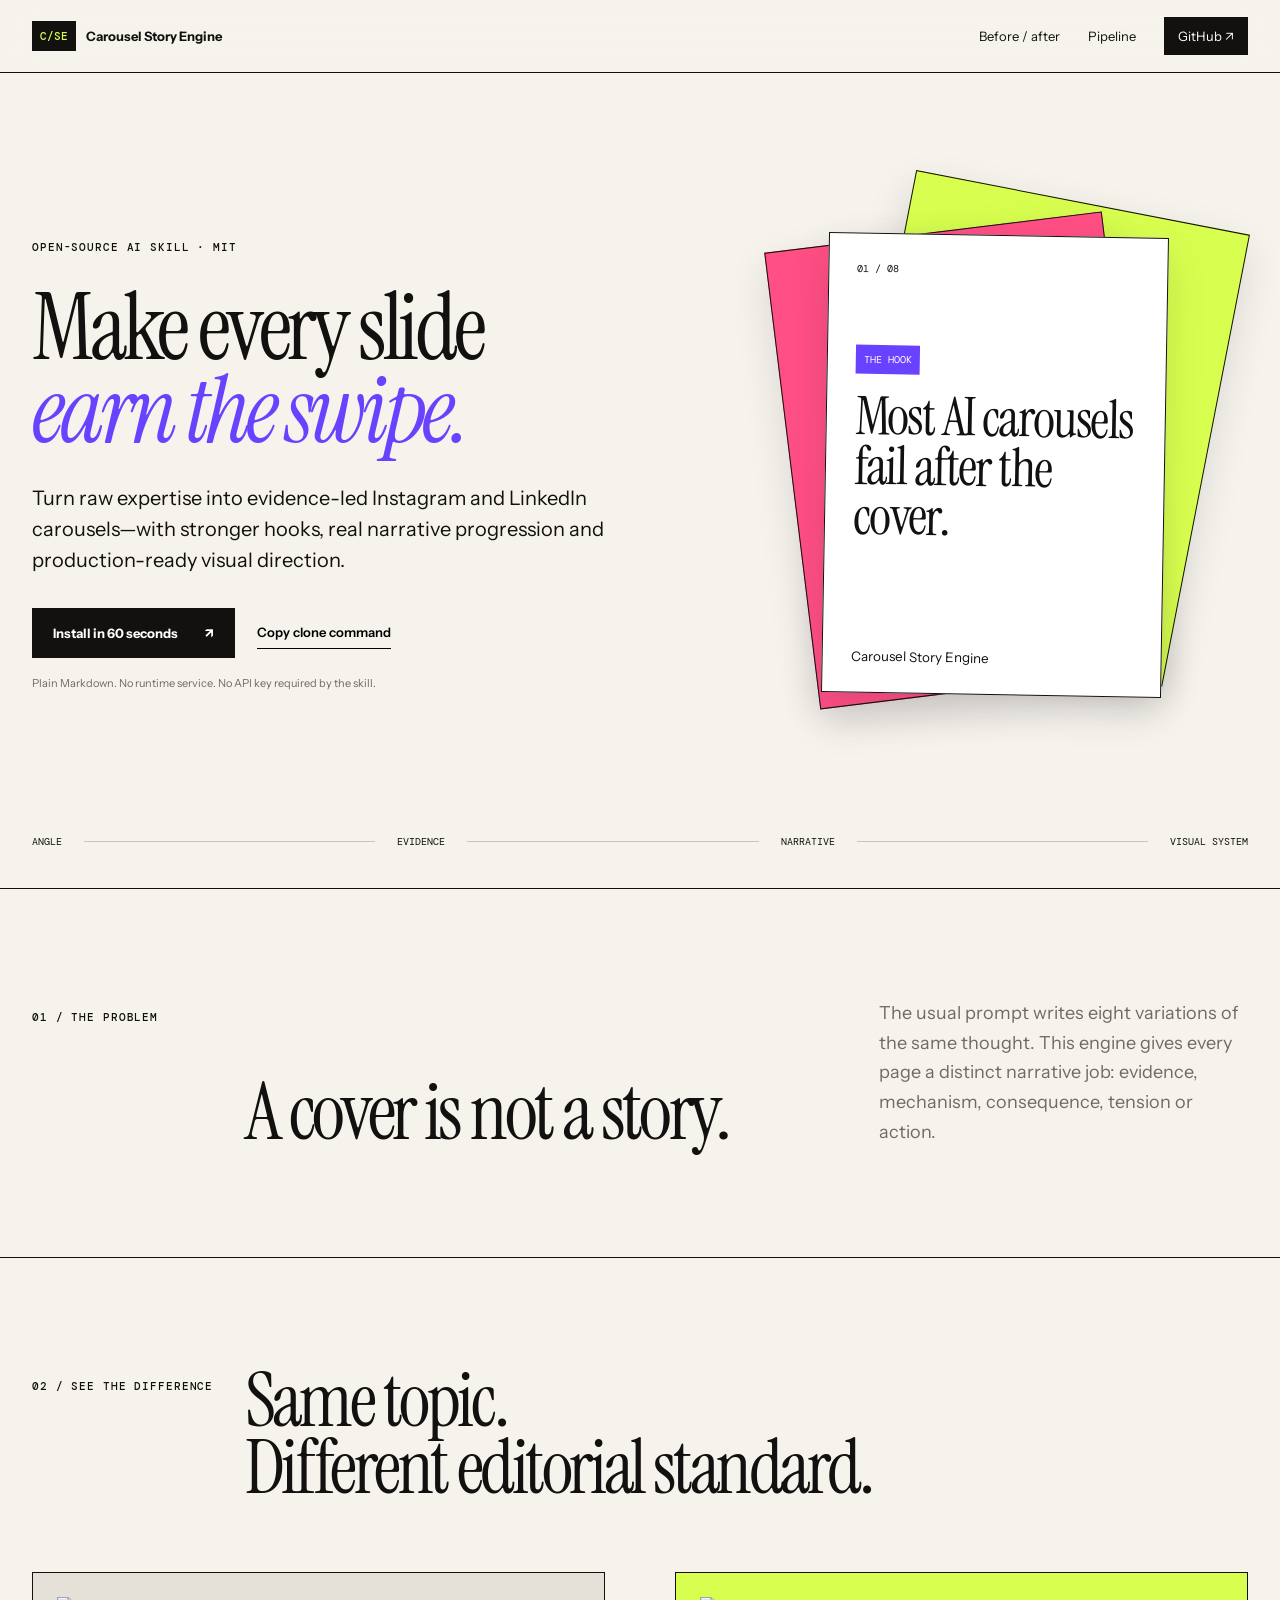
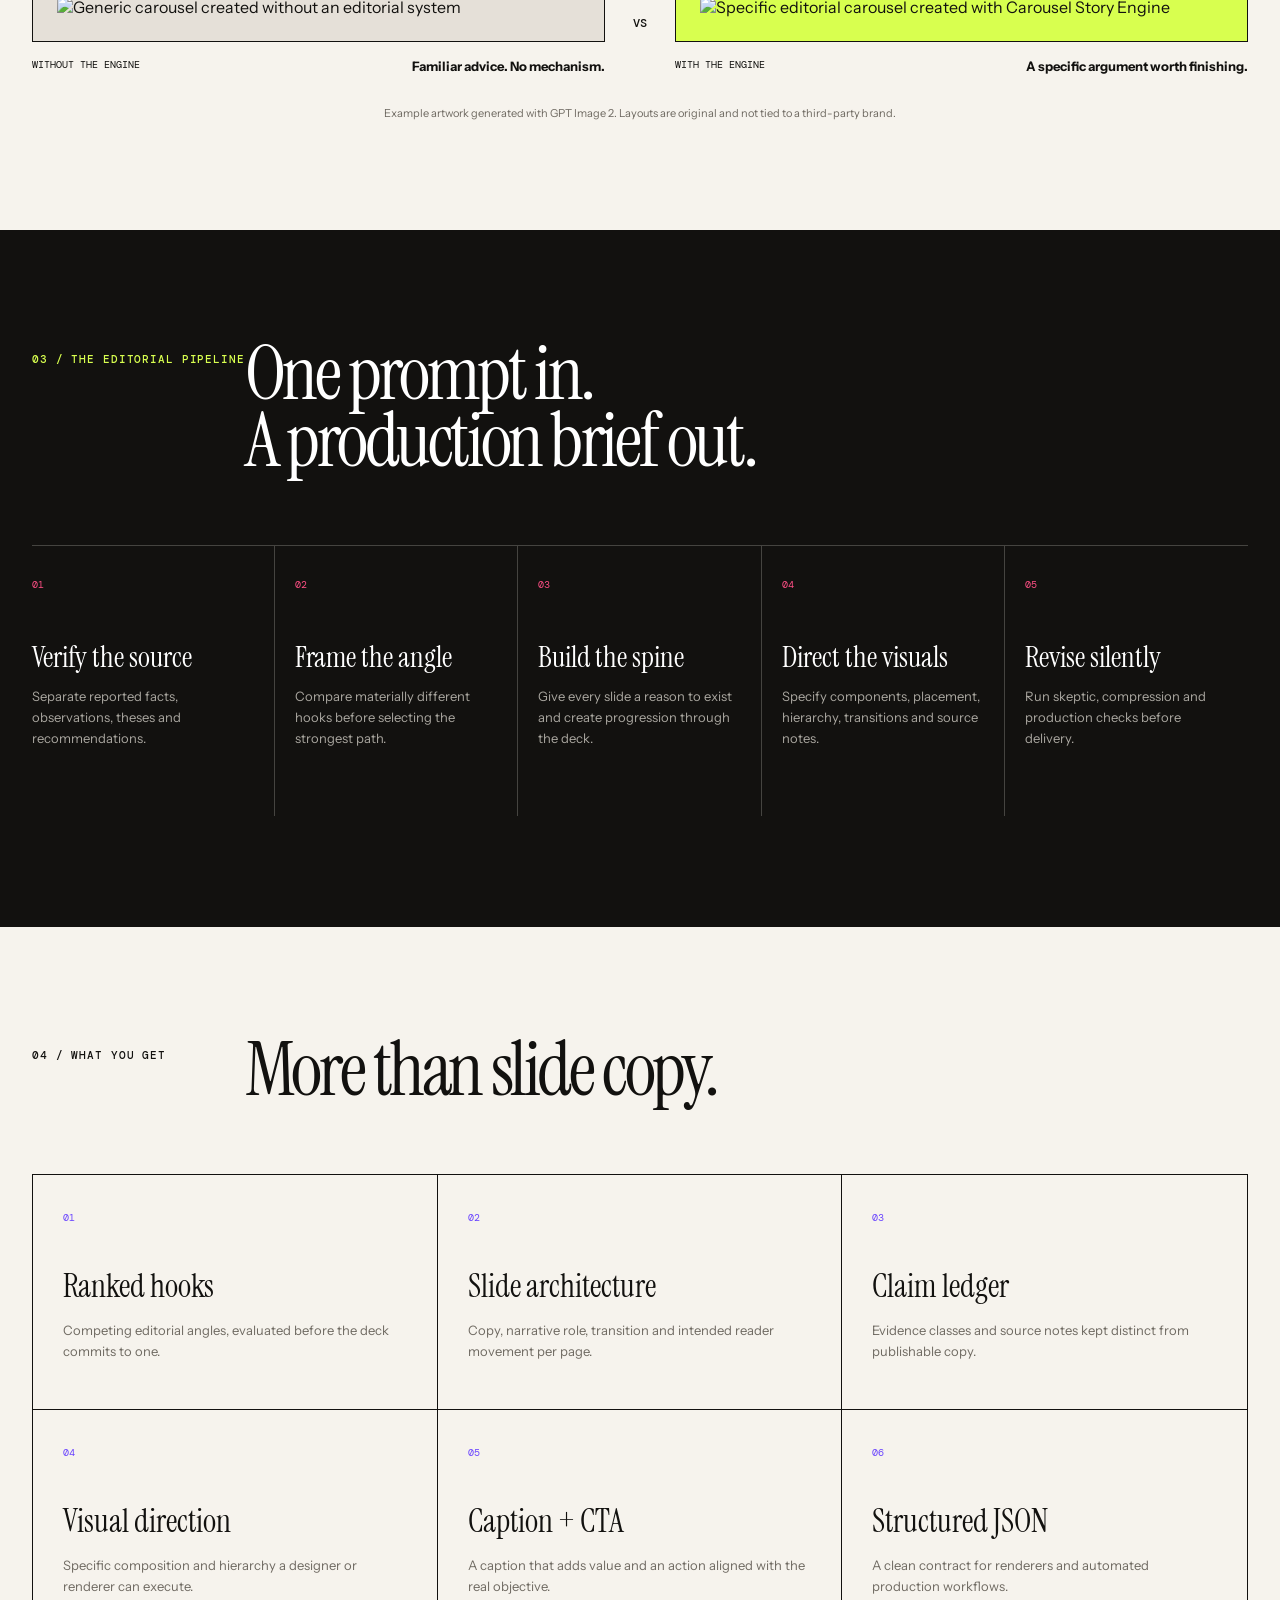
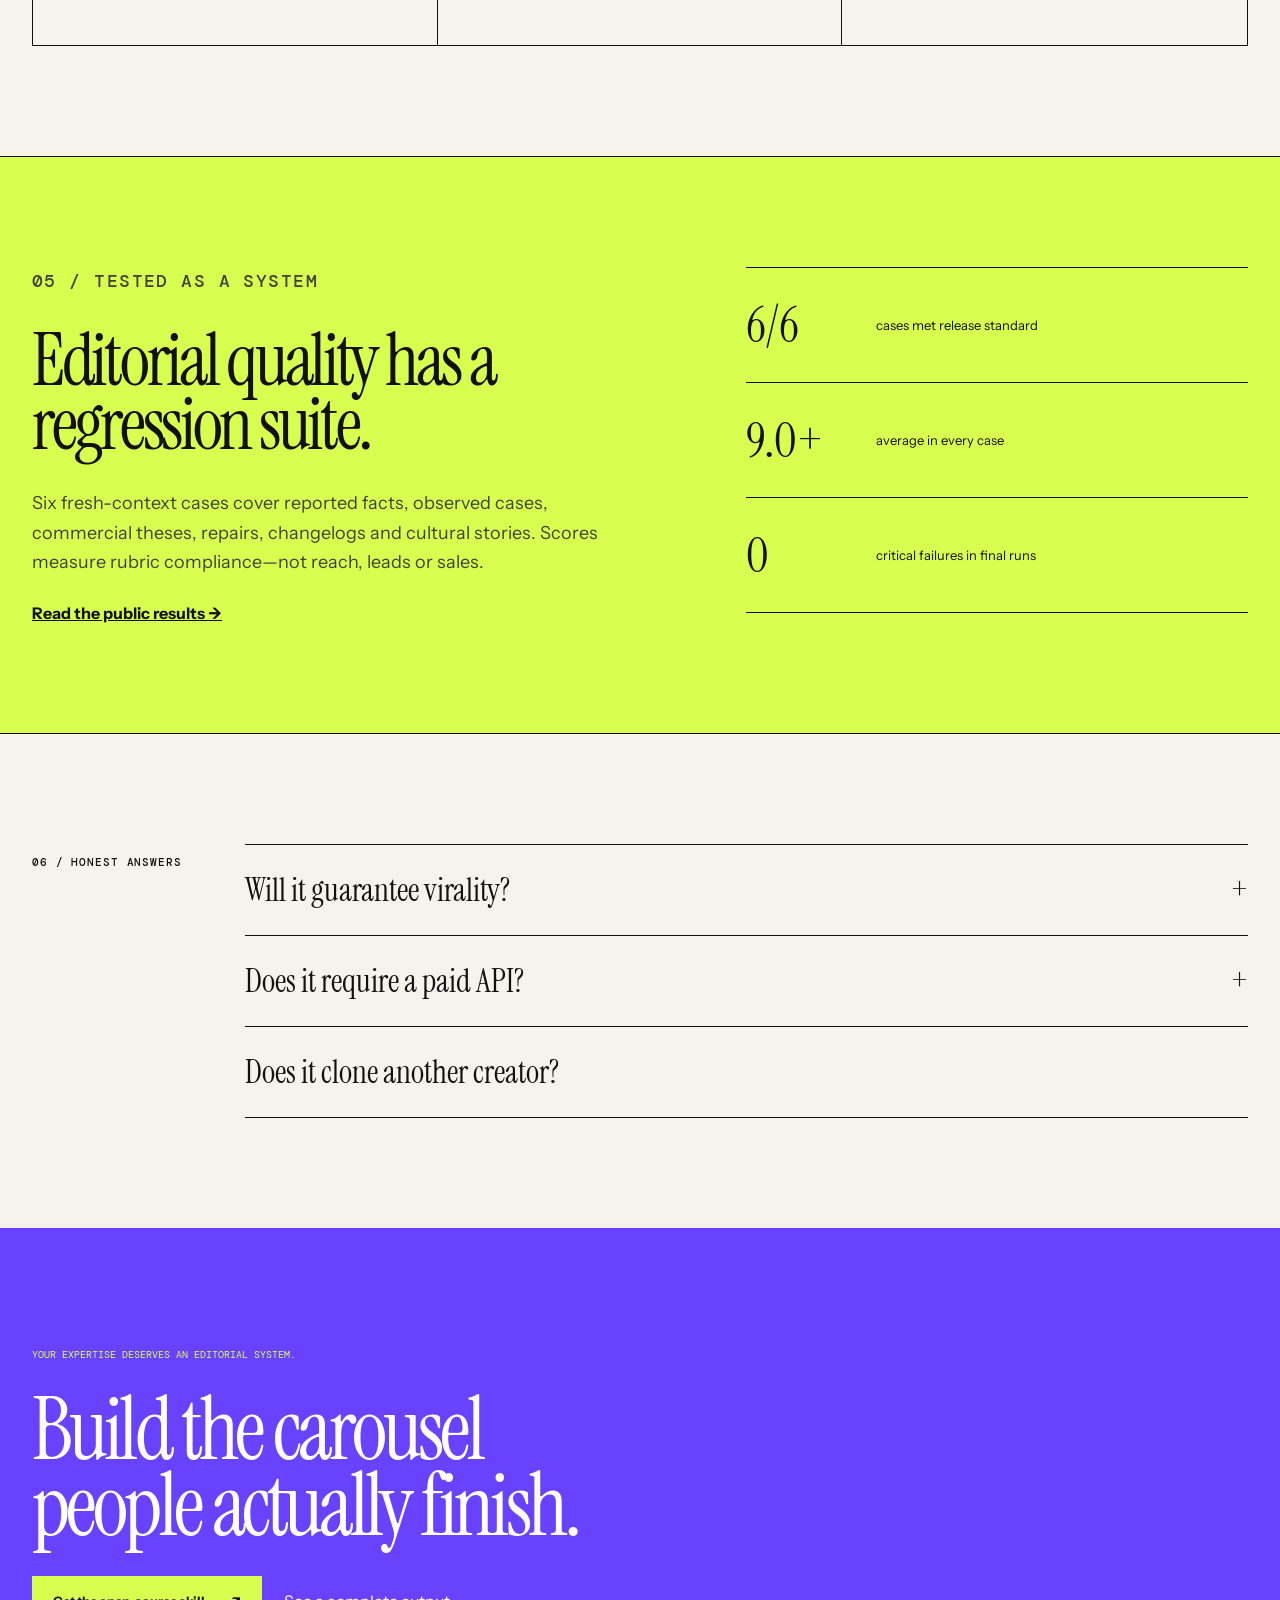
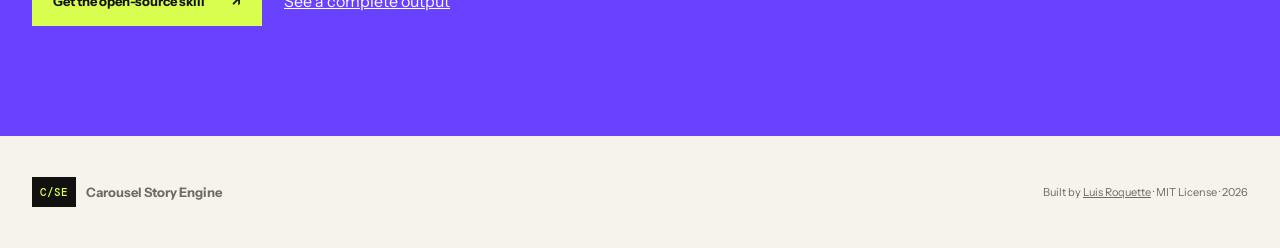
==== docs/index.html @ a902b3e0 "feat: publish carousel product site" ====
<!doctype html>
<html lang="en">
<head>
  <meta charset="utf-8">
  <meta name="viewport" content="width=device-width, initial-scale=1">
  <meta name="theme-color" content="#f6f3ed">
  <meta name="description" content="An open-source AI skill for evidence-led Instagram and LinkedIn carousels with stronger hooks, real narrative progression and production-ready visual direction.">
  <meta property="og:title" content="Carousel Story Engine — Make every slide earn the swipe">
  <meta property="og:description" content="Turn raw expertise into carousels people can finish, trust and share.">
  <meta property="og:type" content="website">
  <meta property="og:url" content="https://luisroquette.github.io/carousel-story-engine/">
  <meta property="og:image" content="https://raw.githubusercontent.com/luisroquette/carousel-story-engine/main/assets/before-after.png">
  <meta name="twitter:card" content="summary_large_image">
  <title>Carousel Story Engine — Make every slide earn the swipe</title>
  <link rel="canonical" href="https://luisroquette.github.io/carousel-story-engine/">
  <link rel="icon" href="favicon.svg" type="image/svg+xml">
  <link rel="preconnect" href="https://fonts.googleapis.com">
  <link rel="preconnect" href="https://fonts.gstatic.com" crossorigin>
  <link href="https://fonts.googleapis.com/css2?family=DM+Mono:wght@400;500&family=Instrument+Sans:wght@400;500;600;700&family=Instrument+Serif:ital@0;1&display=swap" rel="stylesheet">
  <link rel="stylesheet" href="site.css">
  <script defer src="site.js"></script>
</head>
<body>
  <a class="skip-link" href="#main">Skip to content</a>
  <header>
    <nav aria-label="Main navigation">
      <a class="logo" href="#top"><span>C/SE</span> Carousel Story Engine</a>
      <div class="nav-links">
        <a href="#difference">Before / after</a>
        <a href="#pipeline">Pipeline</a>
        <a class="nav-cta" href="https://github.com/luisroquette/carousel-story-engine">GitHub ↗</a>
      </div>
    </nav>
  </header>

  <main id="main">
    <section class="hero" id="top">
      <div class="hero-grid">
        <div class="hero-copy">
          <p class="kicker">OPEN-SOURCE AI SKILL · MIT</p>
          <h1>Make every slide<br><em>earn the swipe.</em></h1>
          <p class="lede">Turn raw expertise into evidence-led Instagram and LinkedIn carousels—with stronger hooks, real narrative progression and production-ready visual direction.</p>
          <div class="actions">
            <a class="button" href="https://github.com/luisroquette/carousel-story-engine#install-in-60-seconds">Install in 60 seconds <span>↗</span></a>
            <button type="button" data-copy="git clone https://github.com/luisroquette/carousel-story-engine.git">Copy clone command</button>
          </div>
          <p class="fine-print">Plain Markdown. No runtime service. No API key required by the skill.</p>
        </div>
        <div class="slide-stack" aria-label="Conceptual carousel sequence">
          <article class="slide slide-back"><span>03 / 08</span><b>MECHANISM</b></article>
          <article class="slide slide-mid"><span>02 / 08</span><p>A strong cover opens a question.</p></article>
          <article class="slide slide-front"><span>01 / 08</span><div class="mini-tag">THE HOOK</div><h2>Most AI carousels fail after the cover.</h2><small>Carousel Story Engine</small></article>
        </div>
      </div>
      <div class="signal-row"><span>ANGLE</span><i></i><span>EVIDENCE</span><i></i><span>NARRATIVE</span><i></i><span>VISUAL SYSTEM</span></div>
    </section>

    <section class="problem">
      <p class="index">01 / THE PROBLEM</p>
      <div>
        <h2>A cover is not a story.</h2>
        <p>The usual prompt writes eight variations of the same thought. This engine gives every page a distinct narrative job: evidence, mechanism, consequence, tension or action.</p>
      </div>
    </section>

    <section class="difference" id="difference">
      <div class="section-head">
        <p class="index">02 / SEE THE DIFFERENCE</p>
        <h2>Same topic.<br>Different editorial standard.</h2>
      </div>
      <div class="compare">
        <figure>
          <div class="image-frame before"><img src="https://raw.githubusercontent.com/luisroquette/carousel-story-engine/main/assets/before-generic.png" alt="Generic carousel created without an editorial system"></div>
          <figcaption><span>WITHOUT THE ENGINE</span><strong>Familiar advice. No mechanism.</strong></figcaption>
        </figure>
        <div class="versus">VS</div>
        <figure>
          <div class="image-frame after"><img src="https://raw.githubusercontent.com/luisroquette/carousel-story-engine/main/assets/after-editorial.png" alt="Specific editorial carousel created with Carousel Story Engine"></div>
          <figcaption><span>WITH THE ENGINE</span><strong>A specific argument worth finishing.</strong></figcaption>
        </figure>
      </div>
      <p class="asset-note">Example artwork generated with GPT Image 2. Layouts are original and not tied to a third-party brand.</p>
    </section>

    <section class="pipeline" id="pipeline">
      <div class="section-head light">
        <p class="index">03 / THE EDITORIAL PIPELINE</p>
        <h2>One prompt in.<br>A production brief out.</h2>
      </div>
      <ol>
        <li><span>01</span><h3>Verify the source</h3><p>Separate reported facts, observations, theses and recommendations.</p></li>
        <li><span>02</span><h3>Frame the angle</h3><p>Compare materially different hooks before selecting the strongest path.</p></li>
        <li><span>03</span><h3>Build the spine</h3><p>Give every slide a reason to exist and create progression through the deck.</p></li>
        <li><span>04</span><h3>Direct the visuals</h3><p>Specify components, placement, hierarchy, transitions and source notes.</p></li>
        <li><span>05</span><h3>Revise silently</h3><p>Run skeptic, compression and production checks before delivery.</p></li>
      </ol>
    </section>

    <section class="outputs">
      <div class="section-head">
        <p class="index">04 / WHAT YOU GET</p>
        <h2>More than slide copy.</h2>
      </div>
      <div class="output-grid">
        <article><span>01</span><h3>Ranked hooks</h3><p>Competing editorial angles, evaluated before the deck commits to one.</p></article>
        <article><span>02</span><h3>Slide architecture</h3><p>Copy, narrative role, transition and intended reader movement per page.</p></article>
        <article><span>03</span><h3>Claim ledger</h3><p>Evidence classes and source notes kept distinct from publishable copy.</p></article>
        <article><span>04</span><h3>Visual direction</h3><p>Specific composition and hierarchy a designer or renderer can execute.</p></article>
        <article><span>05</span><h3>Caption + CTA</h3><p>A caption that adds value and an action aligned with the real objective.</p></article>
        <article><span>06</span><h3>Structured JSON</h3><p>A clean contract for renderers and automated production workflows.</p></article>
      </div>
    </section>

    <section class="proof">
      <div>
        <p class="index">05 / TESTED AS A SYSTEM</p>
        <h2>Editorial quality has a regression suite.</h2>
        <p>Six fresh-context cases cover reported facts, observed cases, commercial theses, repairs, changelogs and cultural stories. Scores measure rubric compliance—not reach, leads or sales.</p>
        <a href="https://github.com/luisroquette/carousel-story-engine/blob/main/evals/regression-results.md">Read the public results →</a>
      </div>
      <div class="score-card">
        <div><strong>6/6</strong><span>cases met release standard</span></div>
        <div><strong>9.0+</strong><span>average in every case</span></div>
        <div><strong>0</strong><span>critical failures in final runs</span></div>
      </div>
    </section>

    <section class="honest">
      <p class="index">06 / HONEST ANSWERS</p>
      <div class="faq">
        <details><summary>Will it guarantee virality?<span>+</span></summary><p>No. It improves the inputs you control: topic, evidence, hook, argument, design direction and CTA.</p></details>
        <details><summary>Does it require a paid API?<span>+</span></summary><p>The skill itself calls no service. The agent, research tools or image generator you choose may have their own costs.</p></details>
        <details><summary>Does it clone another creator?</summary><p>No. It uses references to set a quality bar while preserving your own voice and visual identity.</p></details>
      </div>
    </section>

    <section class="final-cta">
      <p>YOUR EXPERTISE DESERVES AN EDITORIAL SYSTEM.</p>
      <h2>Build the carousel<br>people actually finish.</h2>
      <div class="actions"><a class="button button-light" href="https://github.com/luisroquette/carousel-story-engine">Get the open-source skill <span>↗</span></a><a href="https://github.com/luisroquette/carousel-story-engine/blob/main/examples/consulting-risk-carousel.md">See a complete output</a></div>
    </section>
  </main>

  <footer><a class="logo" href="#top"><span>C/SE</span> Carousel Story Engine</a><p>Built by <a href="https://github.com/luisroquette">Luis Roquette</a> · MIT License · 2026</p></footer>
</body>
</html>
---- docs/site.css ----
:root{--paper:#f6f3ed;--ink:#12110f;--muted:#6f6a62;--line:#cbc5bb;--hot:#ff4f85;--lime:#d8ff4f;--purple:#6842ff;--sans:"Instrument Sans",Arial,sans-serif;--serif:"Instrument Serif",Georgia,serif;--mono:"DM Mono",monospace}*{box-sizing:border-box}html{scroll-behavior:smooth}body{margin:0;background:var(--paper);color:var(--ink);font-family:var(--sans);-webkit-font-smoothing:antialiased}.skip-link{position:absolute;left:-9999px}.skip-link:focus{left:1rem;top:1rem;z-index:20;background:white;padding:1rem}header{position:sticky;top:0;z-index:10;border-bottom:1px solid var(--ink);background:rgba(246,243,237,.92);backdrop-filter:blur(16px)}nav{max-width:1280px;height:72px;margin:auto;padding:0 32px;display:flex;justify-content:space-between;align-items:center}.logo{display:flex;align-items:center;gap:10px;color:inherit;text-decoration:none;font-size:13px;font-weight:700}.logo span{background:var(--ink);color:var(--lime);padding:8px;font:500 11px var(--mono)}.nav-links{display:flex;align-items:center;gap:28px}.nav-links a{color:inherit;text-decoration:none;font-size:13px}.nav-cta{background:var(--ink);color:white!important;padding:11px 14px}.hero{max-width:1280px;margin:auto;padding:92px 32px 40px}.hero-grid{display:grid;grid-template-columns:1.1fr .9fr;gap:90px;align-items:center}.kicker,.index{font:500 11px var(--mono);letter-spacing:.08em}.hero h1,.section-head h2,.problem h2,.proof h2,.final-cta h2{font:400 clamp(58px,7.3vw,106px)/.88 var(--serif);letter-spacing:-.045em;margin:32px 0}.hero h1 em{color:var(--purple)}.lede{font-size:20px;line-height:1.55;max-width:660px}.actions{display:flex;gap:22px;align-items:center;margin-top:32px}.button{display:inline-flex;align-items:center;gap:26px;background:var(--ink);color:white;padding:16px 20px;text-decoration:none;font-size:13px;font-weight:700;border:1px solid var(--ink);transition:.2s transform,.2s background}.button:hover{background:var(--purple);border-color:var(--purple);transform:translateY(-2px)}button[data-copy]{border:0;border-bottom:1px solid;background:none;padding:8px 0;font:600 13px var(--sans);cursor:pointer}.fine-print{font-size:11px;color:var(--muted);margin-top:18px}.slide-stack{height:600px;position:relative}.slide{width:340px;height:460px;position:absolute;top:50%;left:50%;padding:28px;display:flex;flex-direction:column;border:1px solid var(--ink);box-shadow:0 15px 40px rgba(20,10,25,.12)}.slide span{font:10px var(--mono)}.slide-back{transform:translate(-37%,-58%) rotate(11deg);background:var(--lime);justify-content:flex-end}.slide-back b{font-size:48px;line-height:.9}.slide-mid{transform:translate(-60%,-51%) rotate(-7deg);background:var(--hot);justify-content:flex-end}.slide-mid p{font:400 46px/1 var(--serif);margin:0}.slide-front{transform:translate(-50%,-50%) rotate(1deg);background:#fff}.mini-tag{align-self:flex-start;background:var(--purple);color:#fff;padding:8px;font:10px var(--mono);margin-top:70px}.slide-front h2{font:400 53px/.94 var(--serif);letter-spacing:-.03em;margin:18px 0}.slide-front small{margin-top:auto}.signal-row{display:flex;align-items:center;gap:22px;margin-top:70px;font:10px var(--mono)}.signal-row i{height:1px;background:var(--line);flex:1}.problem,.difference,.pipeline,.outputs,.proof,.honest{max-width:1280px;margin:auto;padding:110px 32px;border-top:1px solid var(--ink)}.problem{display:grid;grid-template-columns:.35fr 1.65fr}.problem>div{display:grid;grid-template-columns:1.2fr .8fr;gap:80px;align-items:end}.problem h2{font-size:80px;margin:0}.problem div p,.proof>div>p{font-size:18px;line-height:1.65;color:var(--muted);margin:0}.section-head{display:grid;grid-template-columns:.35fr 1.65fr}.section-head h2{font-size:76px;margin:0}.compare{display:grid;grid-template-columns:1fr 70px 1fr;align-items:center;margin-top:70px}.compare figure{margin:0}.image-frame{padding:24px;border:1px solid var(--ink);background:#e5e0d8}.image-frame.after{background:var(--lime)}.image-frame img{display:block;width:100%;max-height:650px;object-fit:contain}.compare figcaption{display:flex;justify-content:space-between;gap:15px;padding-top:16px}.compare figcaption span{font:10px var(--mono)}.compare figcaption strong{font-size:13px}.versus{text-align:center;font:500 12px var(--mono)}.asset-note{text-align:center;color:var(--muted);font-size:11px;margin:32px 0 0}.pipeline{max-width:none;background:var(--ink);color:white;padding-inline:max(32px,calc((100vw - 1216px)/2))}.light .index{color:var(--lime)}.pipeline ol{list-style:none;padding:0;margin:70px 0 0;display:grid;grid-template-columns:repeat(5,1fr);border-top:1px solid #454440}.pipeline li{padding:26px 20px 10px 0;min-height:270px;border-right:1px solid #454440}.pipeline li+li{padding-left:20px}.pipeline li:last-child{border:0}.pipeline li>span{font:10px var(--mono);color:var(--hot)}.pipeline h3{font:400 29px/1.05 var(--serif);margin:50px 0 14px}.pipeline li p{font-size:13px;line-height:1.6;color:#aaa7a0}.output-grid{display:grid;grid-template-columns:repeat(3,1fr);margin-top:70px;border:1px solid var(--ink)}.output-grid article{padding:30px;min-height:235px;border-right:1px solid var(--ink);border-bottom:1px solid var(--ink)}.output-grid article:nth-child(3n){border-right:0}.output-grid article:nth-child(n+4){border-bottom:0}.output-grid span{font:10px var(--mono);color:var(--purple)}.output-grid h3{font:400 32px var(--serif);margin:40px 0 10px}.output-grid p{font-size:13px;line-height:1.6;color:var(--muted)}.proof{display:grid;grid-template-columns:1.1fr .9fr;gap:100px;background:var(--lime);max-width:none;padding-inline:max(32px,calc((100vw - 1216px)/2))}.proof h2{font-size:73px}.proof>div>p{color:#41433a;max-width:650px}.proof a{display:inline-block;color:inherit;margin-top:25px;font-weight:700}.score-card{border-top:1px solid var(--ink)}.score-card div{display:grid;grid-template-columns:130px 1fr;align-items:center;padding:25px 0;border-bottom:1px solid var(--ink)}.score-card strong{font:400 49px var(--serif)}.score-card span{font-size:13px}.honest{display:grid;grid-template-columns:.35fr 1.65fr}.faq details{border-top:1px solid var(--ink);padding:24px 0}.faq details:last-child{border-bottom:1px solid var(--ink)}.faq summary{cursor:pointer;list-style:none;display:flex;justify-content:space-between;font:400 32px var(--serif)}.faq summary::-webkit-details-marker{display:none}.faq details p{max-width:750px;line-height:1.6;color:var(--muted)}.final-cta{background:var(--purple);color:white;padding:110px max(32px,calc((100vw - 1216px)/2))}.final-cta>p{font:10px var(--mono);color:var(--lime)}.final-cta h2{font-size:86px}.button-light{background:var(--lime);border-color:var(--lime);color:var(--ink)}.final-cta .actions>a:not(.button){color:white}footer{max-width:1280px;margin:auto;padding:38px 32px;display:flex;justify-content:space-between;align-items:center;font-size:11px;color:var(--muted)}footer a{color:inherit}
@media(max-width:800px){nav{height:64px;padding:0 20px}.nav-links>a:not(.nav-cta){display:none}.hero{padding:60px 20px 35px}.hero-grid{grid-template-columns:1fr;gap:35px}.hero h1{font-size:clamp(58px,17vw,80px)}.lede{font-size:17px}.actions{align-items:flex-start;flex-direction:column;gap:12px}.slide-stack{height:490px;overflow:hidden}.slide{width:260px;height:370px;padding:20px}.slide-front h2{font-size:41px}.slide-mid p{font-size:36px}.slide-back b{font-size:37px}.signal-row{overflow:hidden;white-space:nowrap}.problem,.difference,.pipeline,.outputs,.proof,.honest{padding:76px 20px}.problem,.section-head,.proof,.honest{grid-template-columns:1fr;gap:34px}.problem>div{grid-template-columns:1fr;gap:20px}.problem h2,.section-head h2,.proof h2{font-size:54px}.compare{grid-template-columns:1fr;gap:25px}.versus{padding:8px}.pipeline ol{grid-template-columns:1fr 1fr}.pipeline li{min-height:220px}.output-grid{grid-template-columns:1fr 1fr}.output-grid article,.output-grid article:nth-child(3n){border-right:1px solid var(--ink);border-bottom:1px solid var(--ink)}.output-grid article:nth-child(2n){border-right:0}.output-grid article:nth-child(n+5){border-bottom:0}.final-cta{padding:80px 20px}.final-cta h2{font-size:58px}footer{padding:30px 20px;align-items:flex-start;flex-direction:column;gap:20px}}
@media(max-width:480px){.pipeline ol,.output-grid{grid-template-columns:1fr}.pipeline li{min-height:0;padding:24px 0;border-right:0;border-bottom:1px solid #454440}.pipeline li+li{padding-left:0}.pipeline h3{margin-top:26px}.output-grid article,.output-grid article:nth-child(3n),.output-grid article:nth-child(2n),.output-grid article:nth-child(n+5){border-right:0;border-bottom:1px solid var(--ink);min-height:190px}.output-grid article:last-child{border-bottom:0}.compare figcaption{flex-direction:column}.faq summary{font-size:25px}.score-card div{grid-template-columns:110px 1fr}.nav-cta{font-size:0}.nav-cta::after{content:'↗';font-size:15px}}
@media(prefers-reduced-motion:reduce){html{scroll-behavior:auto}*{transition:none!important}}
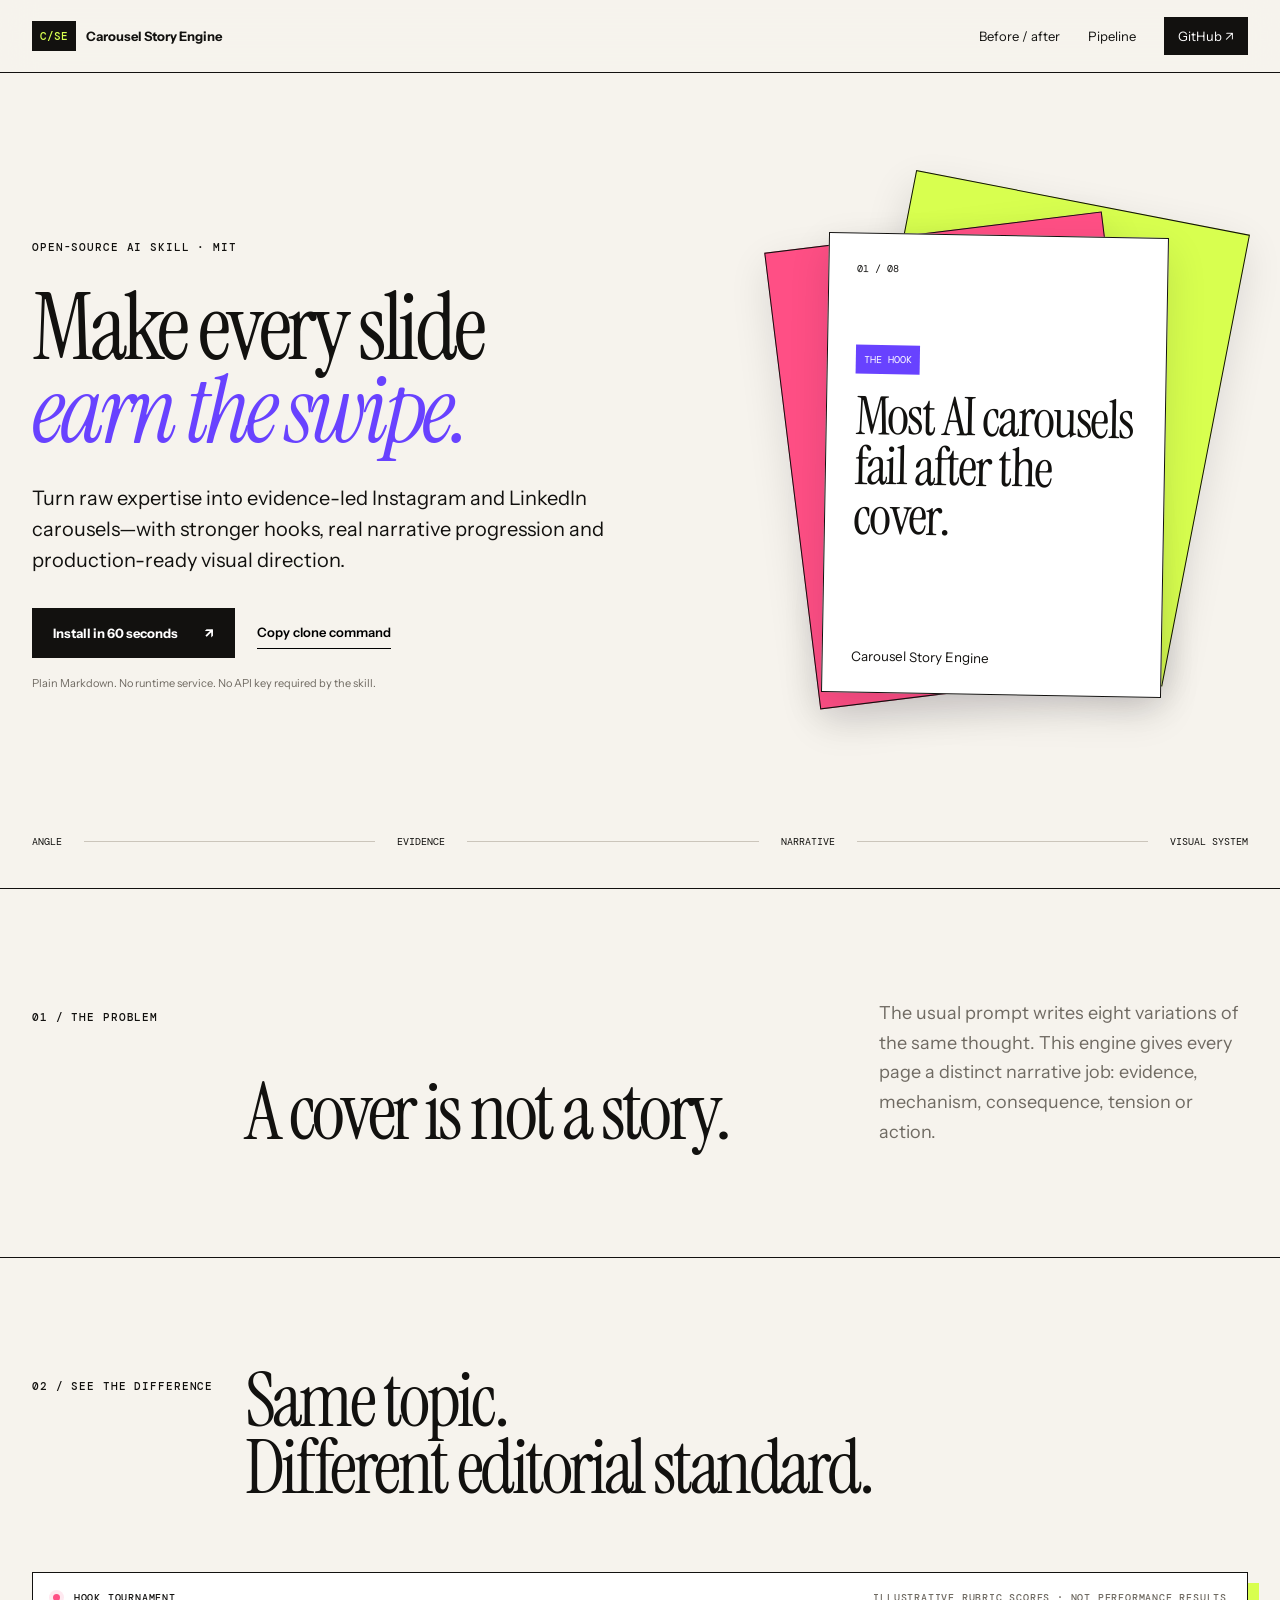
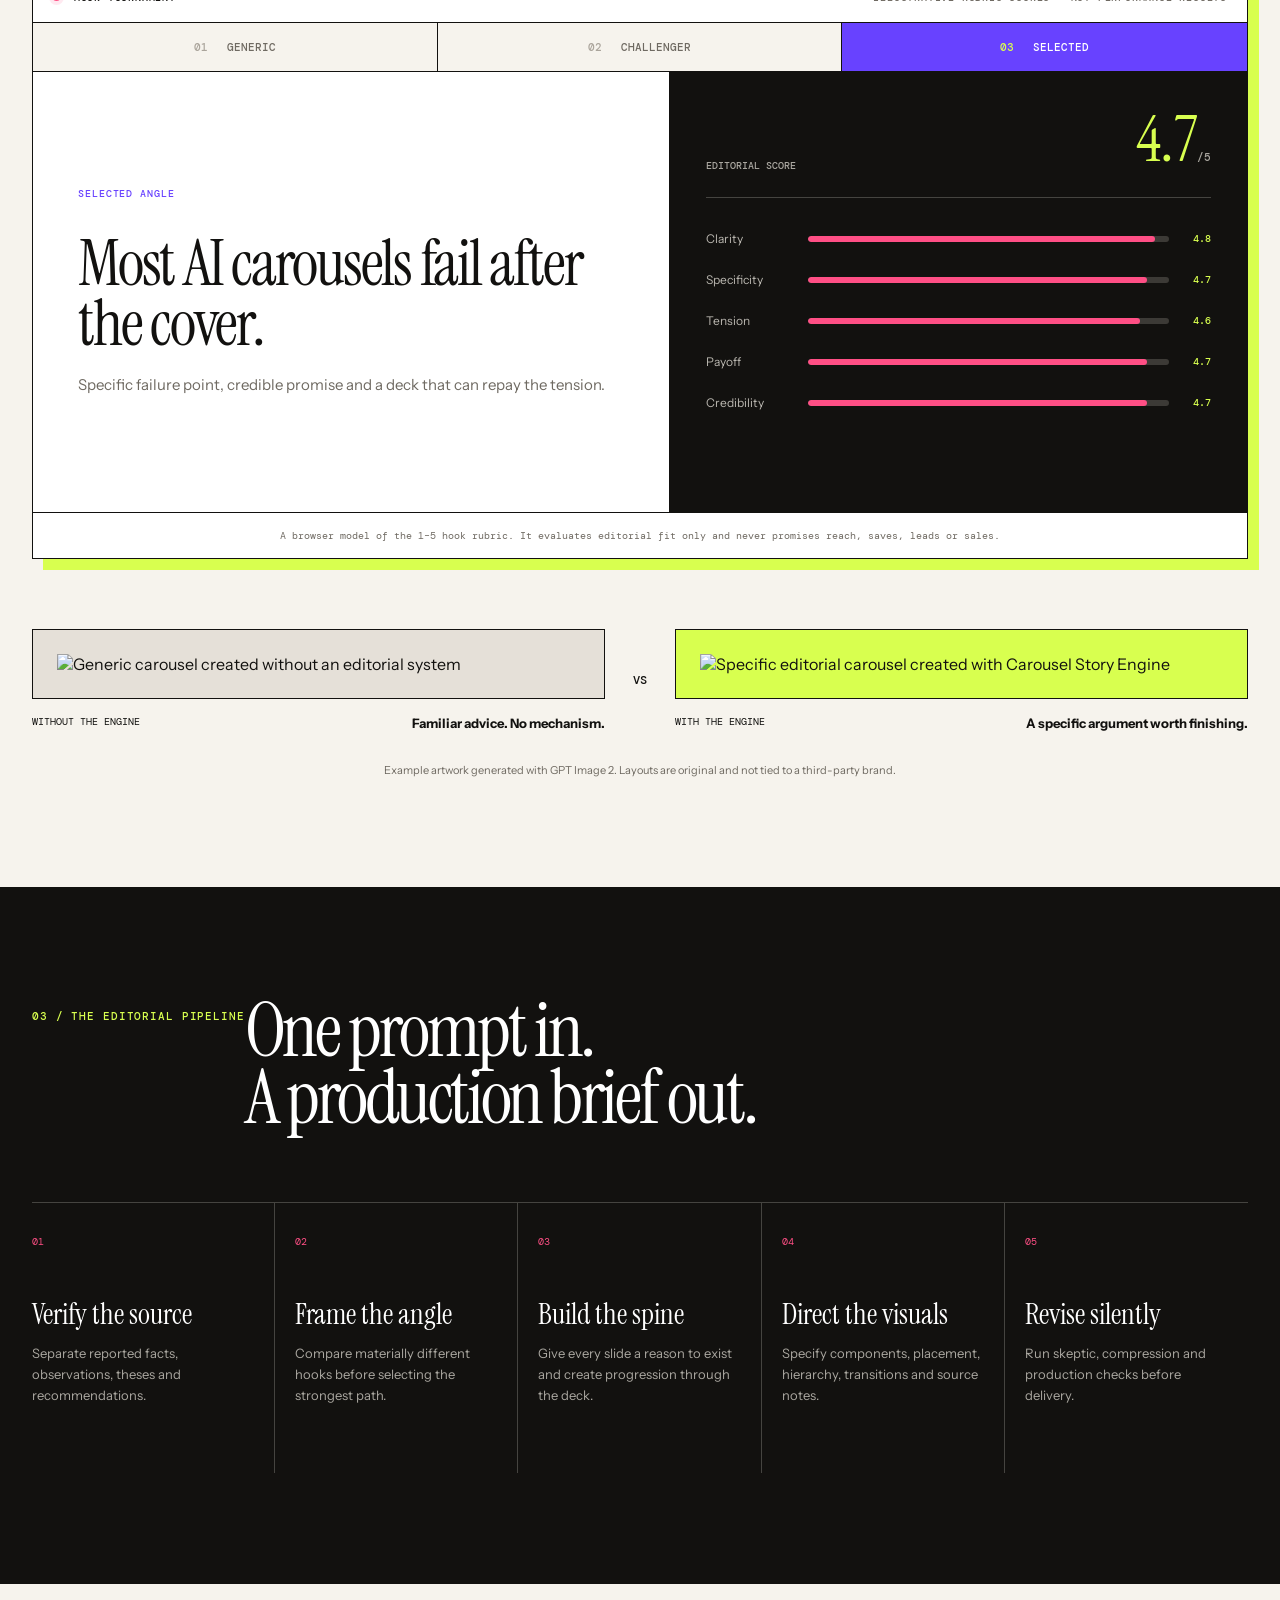
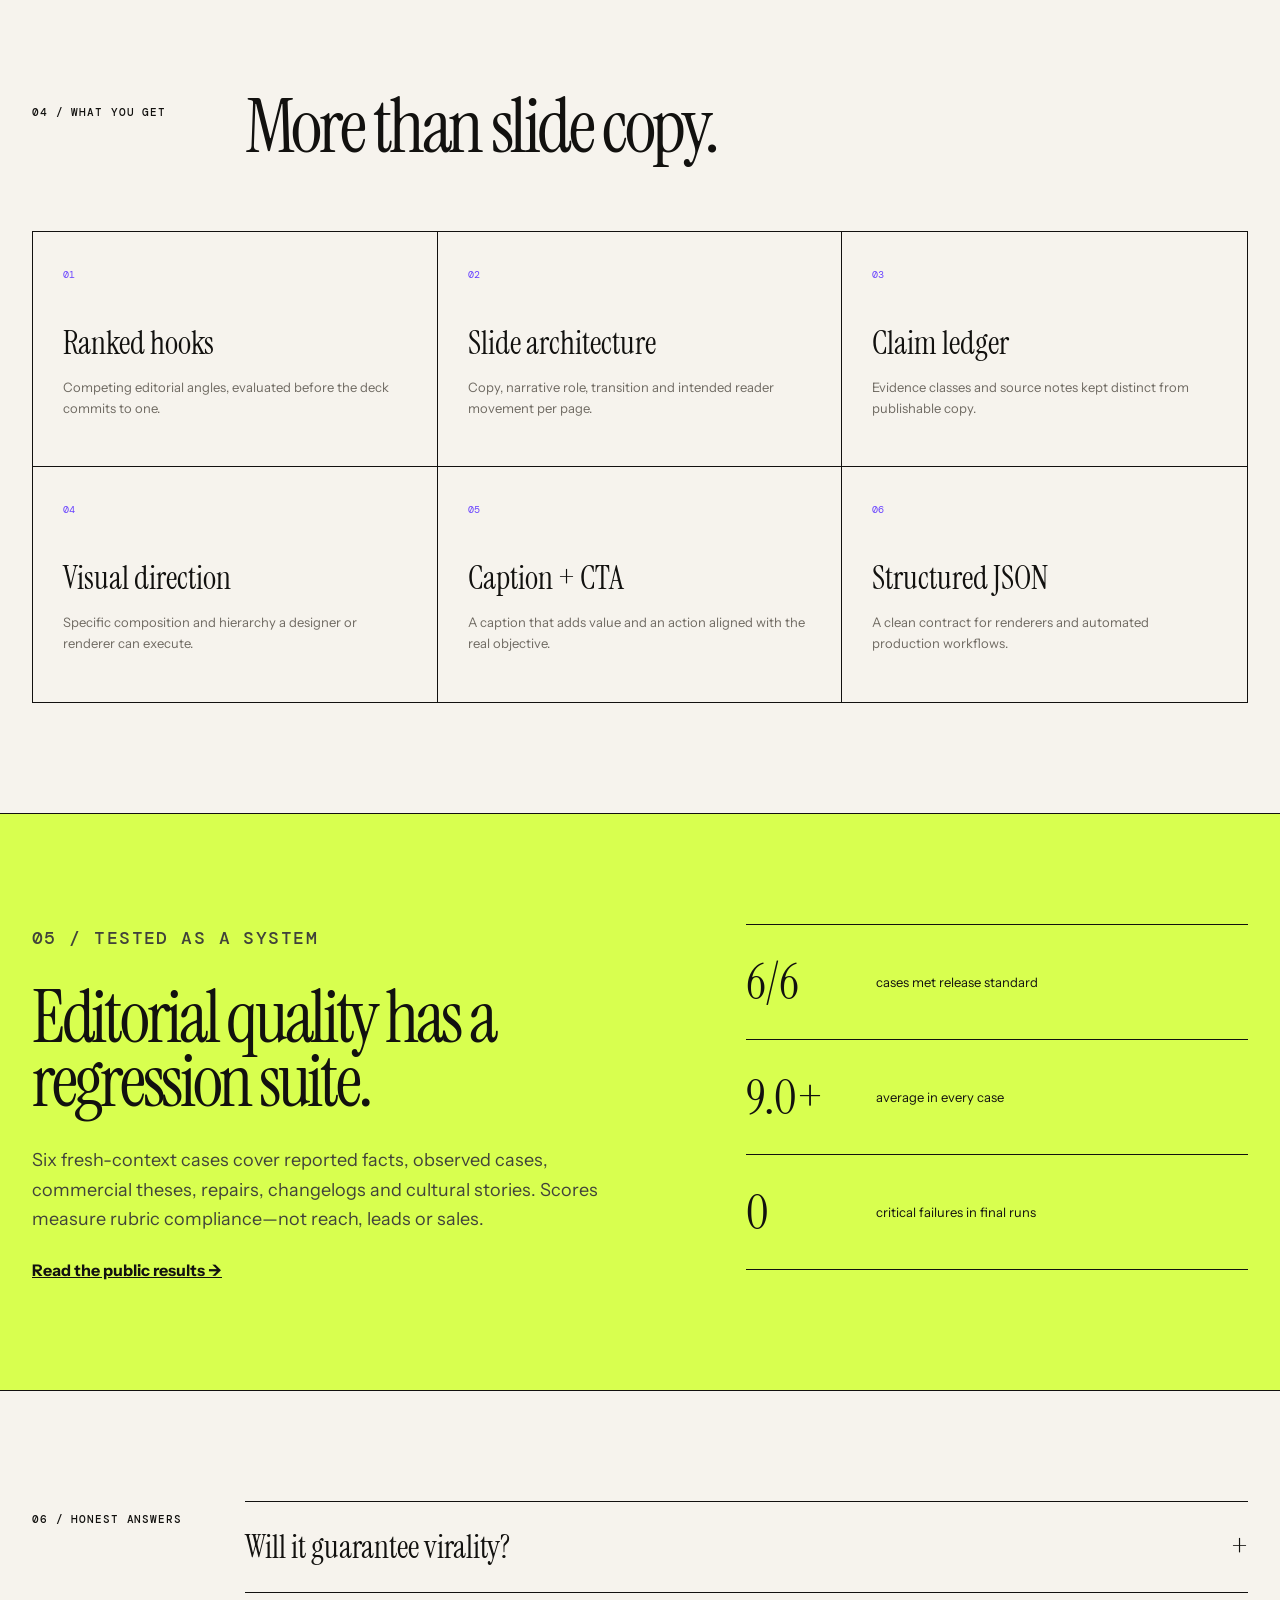
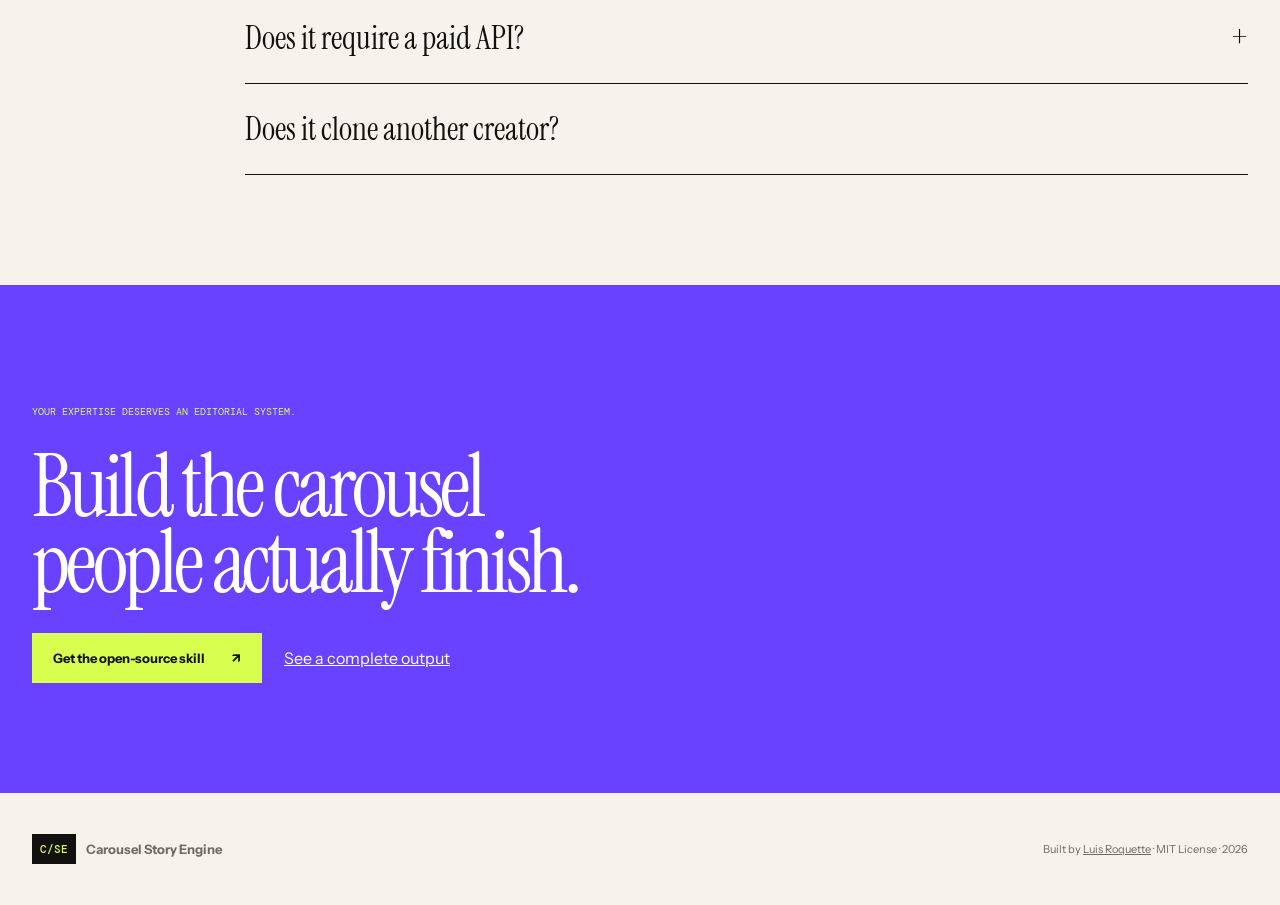
==== commit 9a085276: "feat: add interactive hook tournament" ====
--- a/docs/index.html
+++ b/docs/index.html
@@ -18,7 +18,9 @@
   <link rel="preconnect" href="https://fonts.gstatic.com" crossorigin>
   <link href="https://fonts.googleapis.com/css2?family=DM+Mono:wght@400;500&family=Instrument+Sans:wght@400;500;600;700&family=Instrument+Serif:ital@0;1&display=swap" rel="stylesheet">
   <link rel="stylesheet" href="site.css">
+  <link rel="stylesheet" href="sota-hooks.css">
   <script defer src="site.js"></script>
+  <script defer src="sota-hooks.js"></script>
 </head>
 <body>
   <a class="skip-link" href="#main">Skip to content</a>
@@ -67,6 +69,32 @@
       <div class="section-head">
         <p class="index">02 / SEE THE DIFFERENCE</p>
         <h2>Same topic.<br>Different editorial standard.</h2>
+      </div>
+      <div class="hook-lab" data-hook-lab>
+        <div class="hook-top"><span><i></i> HOOK TOURNAMENT</span><b>ILLUSTRATIVE RUBRIC SCORES · NOT PERFORMANCE RESULTS</b></div>
+        <div class="hook-tabs" role="tablist" aria-label="Illustrative hook candidates">
+          <button id="hook-tab-generic" type="button" role="tab" aria-selected="false" aria-controls="hook-panel" tabindex="-1" data-hook-view="generic"><span>01</span> Generic</button>
+          <button id="hook-tab-challenger" type="button" role="tab" aria-selected="false" aria-controls="hook-panel" tabindex="-1" data-hook-view="challenger"><span>02</span> Challenger</button>
+          <button id="hook-tab-winner" type="button" role="tab" aria-selected="true" aria-controls="hook-panel" tabindex="0" data-hook-view="winner"><span>03</span> Selected</button>
+        </div>
+        <div class="hook-panel" id="hook-panel" role="tabpanel" aria-labelledby="hook-tab-winner" aria-live="polite">
+          <div class="hook-candidate">
+            <span data-hook-verdict>SELECTED ANGLE</span>
+            <h3 data-hook-copy>Most AI carousels fail after the cover.</h3>
+            <p data-hook-reason>Specific failure point, credible promise and a deck that can repay the tension.</p>
+          </div>
+          <div class="hook-score">
+            <div class="score-total"><span>EDITORIAL SCORE</span><strong data-hook-total>4.7<small>/5</small></strong></div>
+            <ol>
+              <li><span>Clarity</span><i><b data-hook-bar="clarity" style="width:96%"></b></i><em data-hook-score="clarity">4.8</em></li>
+              <li><span>Specificity</span><i><b data-hook-bar="specificity" style="width:94%"></b></i><em data-hook-score="specificity">4.7</em></li>
+              <li><span>Tension</span><i><b data-hook-bar="tension" style="width:92%"></b></i><em data-hook-score="tension">4.6</em></li>
+              <li><span>Payoff</span><i><b data-hook-bar="payoff" style="width:94%"></b></i><em data-hook-score="payoff">4.7</em></li>
+              <li><span>Credibility</span><i><b data-hook-bar="credibility" style="width:94%"></b></i><em data-hook-score="credibility">4.7</em></li>
+            </ol>
+          </div>
+        </div>
+        <p class="hook-note">A browser model of the 1–5 hook rubric. It evaluates editorial fit only and never promises reach, saves, leads or sales.</p>
       </div>
       <div class="compare">
         <figure>
--- a/docs/sota-hooks.css
+++ b/docs/sota-hooks.css
@@ -0,0 +1,22 @@
+.hook-lab { overflow: hidden; margin-top: 70px; background: #fff; border: 1px solid var(--ink); box-shadow: 11px 11px 0 var(--lime); }
+.hook-top { display: flex; justify-content: space-between; padding: 18px 20px; border-bottom: 1px solid var(--ink); font: 500 10px var(--mono); letter-spacing: .08em; }
+.hook-top i { display: inline-block; width: 7px; height: 7px; margin-right: 7px; background: var(--hot); border-radius: 50%; box-shadow: 0 0 0 4px rgba(255,79,133,.12); }
+.hook-top b { color: var(--muted); font-weight: 500; }
+.hook-tabs { display: grid; grid-template-columns: repeat(3, 1fr); border-bottom: 1px solid var(--ink); }
+.hook-tabs button { padding: 17px; color: var(--muted); background: var(--paper); border: 0; border-right: 1px solid var(--ink); cursor: pointer; font: 500 11px var(--mono); text-transform: uppercase; }
+.hook-tabs button:last-child { border-right: 0; }.hook-tabs button span { margin-right: 12px; color: #aaa49b; }
+.hook-tabs button[aria-selected="true"] { color: #fff; background: var(--purple); }.hook-tabs button[aria-selected="true"] span { color: var(--lime); }
+.hook-panel { display: grid; grid-template-columns: 1.05fr .95fr; min-height: 440px; }
+.hook-candidate { display: flex; flex-direction: column; justify-content: center; padding: 45px; border-right: 1px solid var(--ink); }
+.hook-candidate > span { color: var(--purple); font: 500 10px var(--mono); letter-spacing: .09em; }
+.hook-candidate h3 { max-width: 620px; margin: 34px 0 20px; font: 400 clamp(44px, 5vw, 72px)/.93 var(--serif); letter-spacing: -.035em; }
+.hook-candidate p { max-width: 560px; margin: 0; color: var(--muted); font-size: 15px; line-height: 1.6; }
+.hook-score { padding: 36px; background: var(--ink); color: #fff; }
+.score-total { display: flex; align-items: flex-end; justify-content: space-between; padding-bottom: 25px; border-bottom: 1px solid #454440; }
+.score-total span { color: #aaa7a0; font: 500 10px var(--mono); }.score-total strong { color: var(--lime); font: 400 64px/1 var(--serif); }.score-total small { color: #aaa7a0; font: 500 11px var(--mono); }
+.hook-score ol { margin: 20px 0 0; padding: 0; list-style: none; }.hook-score li { display: grid; grid-template-columns: 90px 1fr 30px; align-items: center; gap: 12px; padding: 13px 0; color: #b9b6af; font-size: 12px; }
+.hook-score li > i { overflow: hidden; height: 6px; background: #3c3a36; border-radius: 999px; }.hook-score li > i b { display: block; height: 100%; background: var(--hot); border-radius: inherit; transition: width .35s ease; }.hook-score li em { color: var(--lime); font: 500 10px var(--mono); font-style: normal; text-align: right; }
+.hook-note { margin: 0; padding: 15px 20px; color: var(--muted); border-top: 1px solid var(--ink); font: 400 10px/1.5 var(--mono); text-align: center; }
+
+@media (max-width: 800px) { .hook-top { gap: 15px; }.hook-top b { text-align: right; }.hook-panel { grid-template-columns: 1fr; }.hook-candidate { min-height: 360px; border-right: 0; border-bottom: 1px solid var(--ink); } }
+@media (max-width: 480px) { .hook-lab { box-shadow: 7px 7px 0 var(--lime); }.hook-tabs { grid-template-columns: 1fr; }.hook-tabs button { border-right: 0; border-bottom: 1px solid var(--ink); text-align: left; }.hook-tabs button:last-child { border-bottom: 0; }.hook-candidate { padding: 32px 22px; }.hook-candidate h3 { font-size: 45px; }.hook-score { padding: 28px 22px; }.hook-score li { grid-template-columns: 78px 1fr 28px; } }
